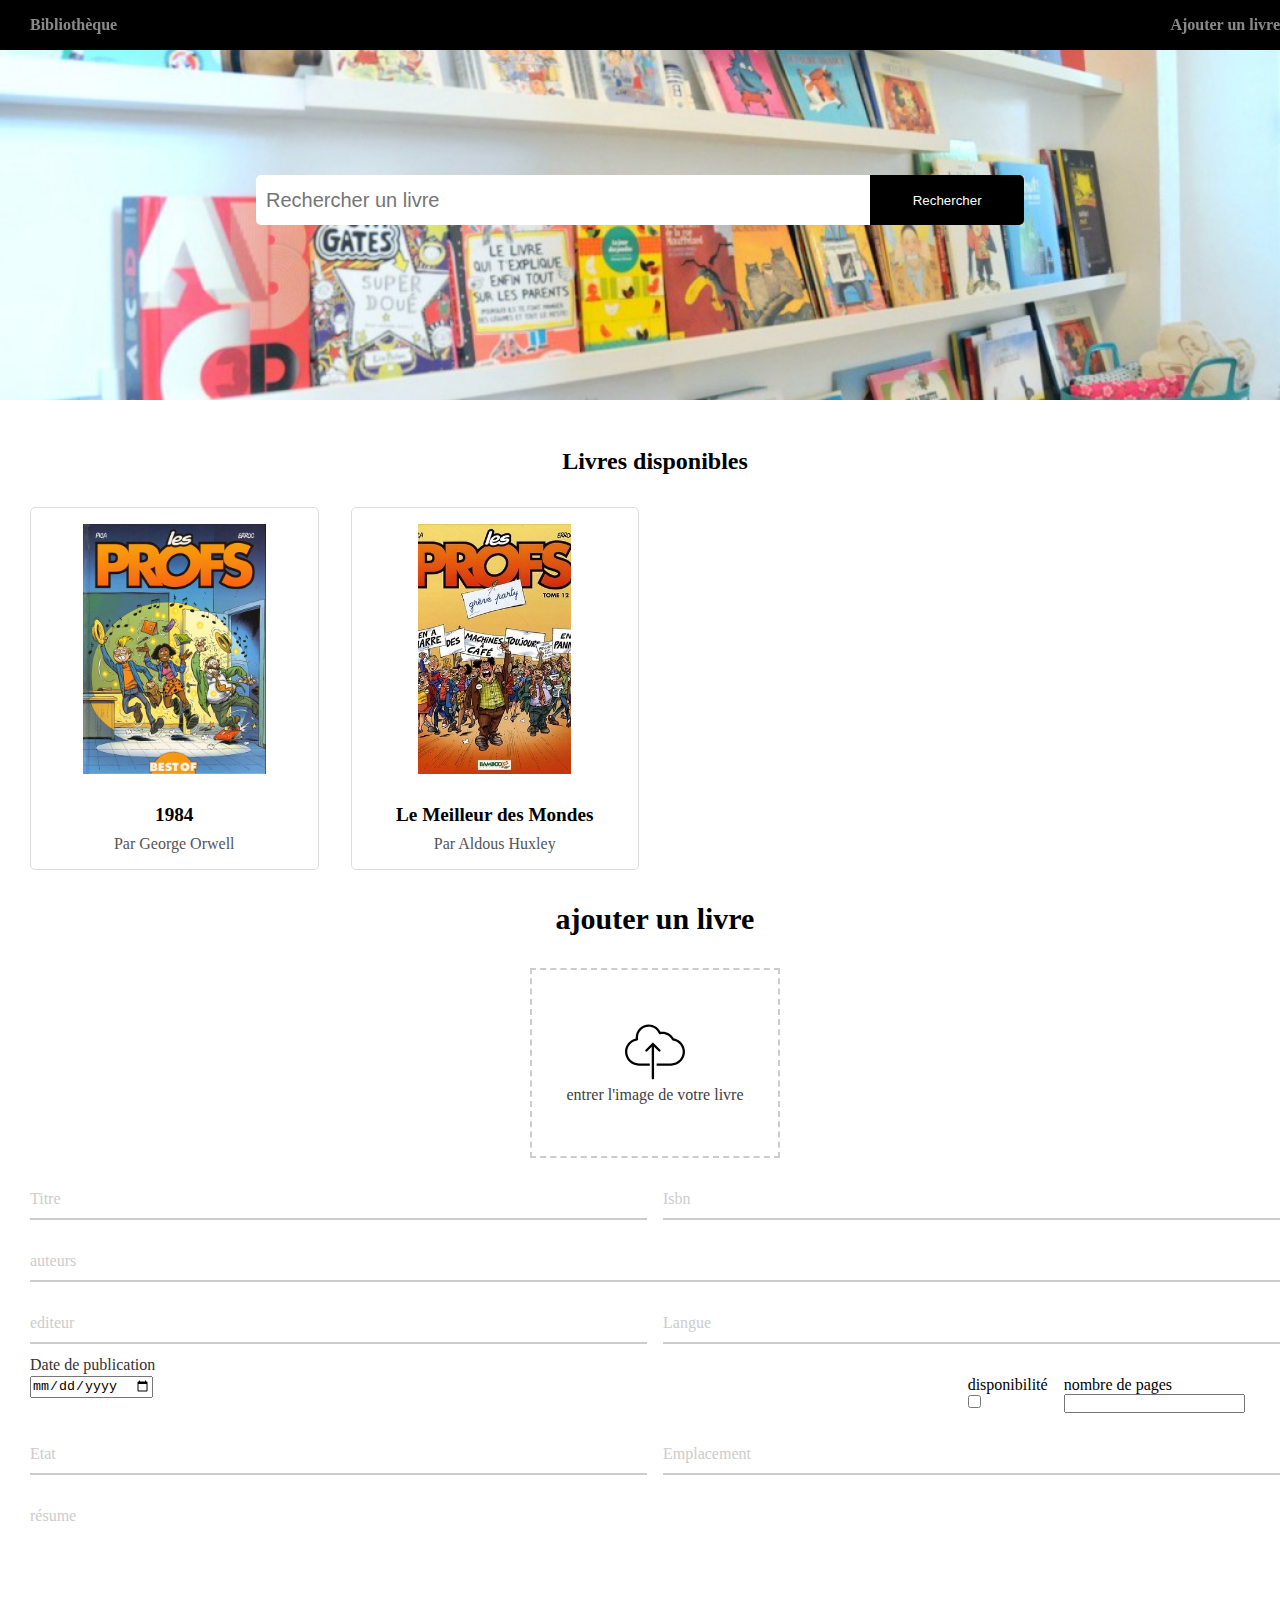
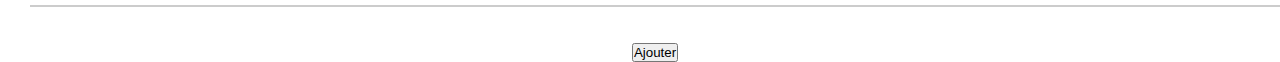
==== index.html @ 558d5de2 "first commit" ====
<!DOCTYPE html>
<html lang="en">
  <head>
    <meta charset="UTF-8" />
    <meta name="viewport" content="width=device-width, initial-scale=1.0" />
    <link rel="stylesheet" href="./style/style.css" />
    <link rel="stylesheet" href="./style/ajout.css" />
    <link rel="stylesheet" href="./style/global.css" />
    <title>Bibliothèque</title>
  </head>
  <body>
    <header>
      <div class="container header">
        <a href="./index.html">Bibliothèque</a>
        <a href="./ajout.html">Ajouter un livre</a>
      </div>
    </header>
    <main>
      <div class="hero">
        <div class="hero-img">
          <img src="./assets/images/R.jpeg" alt="" />
        </div>
        <div class="search-box">
          <input type="text" placeholder="Rechercher un livre" />
          <button>Rechercher</button>
        </div>
      </div>
      <section id="books" class="container">
        <h2>Livres disponibles</h2>
        <div id="book-list">
          <!-- Les livres seront ajoutés ici par JavaScript -->
        </div>
      </section>
      <section class="formulaire">
        <div class="container">
          <form action="" id="bookForm">
            <h1>ajouter un livre</h1>
            <div id="imagePreview">
              <label for="file" class="labelFile">
                <span>
                  <svg
                    xml:space="preserve"
                    viewBox="0 0 184.69 184.69"
                    xmlns:xlink="http://www.w3.org/1999/xlink"
                    xmlns="http://www.w3.org/2000/svg"
                    id="Capa_1"
                    version="1.1"
                    width="60px"
                    height="60px"
                  >
                    <g>
                      <g>
                        <g>
                          <path
                            d="M149.968,50.186c-8.017-14.308-23.796-22.515-40.717-19.813
            C102.609,16.43,88.713,7.576,73.087,7.576c-22.117,0-40.112,17.994-40.112,40.115c0,0.913,0.036,1.854,0.118,2.834
            C14.004,54.875,0,72.11,0,91.959c0,23.456,19.082,42.535,42.538,42.535h33.623v-7.025H42.538
            c-19.583,0-35.509-15.929-35.509-35.509c0-17.526,13.084-32.621,30.442-35.105c0.931-0.132,1.768-0.633,2.326-1.392
            c0.555-0.755,0.795-1.704,0.644-2.63c-0.297-1.904-0.447-3.582-0.447-5.139c0-18.249,14.852-33.094,33.094-33.094
            c13.703,0,25.789,8.26,30.803,21.04c0.63,1.621,2.351,2.534,4.058,2.14c15.425-3.568,29.919,3.883,36.604,17.168
            c0.508,1.027,1.503,1.736,2.641,1.897c17.368,2.473,30.481,17.569,30.481,35.112c0,19.58-15.937,35.509-35.52,35.509H97.391
            v7.025h44.761c23.459,0,42.538-19.079,42.538-42.535C184.69,71.545,169.884,53.901,149.968,50.186z"
                            style="fill: #010002"
                          ></path>
                        </g>
                        <g>
                          <path
                            d="M108.586,90.201c1.406-1.403,1.406-3.672,0-5.075L88.541,65.078
            c-0.701-0.698-1.614-1.045-2.534-1.045l-0.064,0.011c-0.018,0-0.036-0.011-0.054-0.011c-0.931,0-1.85,0.361-2.534,1.045
            L63.31,85.127c-1.403,1.403-1.403,3.672,0,5.075c1.403,1.406,3.672,1.406,5.075,0L82.296,76.29v97.227
            c0,1.99,1.603,3.597,3.593,3.597c1.979,0,3.59-1.607,3.59-3.597V76.165l14.033,14.036
            C104.91,91.608,107.183,91.608,108.586,90.201z"
                            style="fill: #010002"
                          ></path>
                        </g>
                      </g>
                    </g>
                  </svg>
                </span>
                <p>entrer l'image de votre livre</p>
              </label>
              <input class="input-file" name="text" id="file" type="file" />
            </div>
            <div class="input-box">
              <div class="input-container">
                <input name="titre" required id="titre" type="text" />
                <label class="label" for="titre">Titre</label>
                <div class="underline"></div>
              </div>
              <div class="input-container">
                <input required id="isbn" type="text" name="isbn" />
                <label class="label" for="input">Isbn</label>
                <div class="underline"></div>
              </div>
            </div>
            <div class="input-box">
              <div class="input-container">
                <input name="titre" required id="titre" type="text" />
                <label class="label" for="titre">auteurs</label>
                <div class="underline"></div>
              </div>
            </div>
            <div class="input-box">
              <div class="input-container">
                <input name="editeur" required id="titre" type="text" />
                <label class="label" for="titre">editeur</label>
                <div class="underline"></div>
              </div>
              <div class="input-container">
                <input required id="isbn" type="text" name="langue" />
                <label class="label" for="input">Langue</label>
                <div class="underline"></div>
              </div>
            </div>
            <div class="input-box">
              <div class="input-container">
                <input required id="isbn" type="date" name="datePublication" />
                <label class="label" for="input">Date de publication</label>
                <div class="underline"></div>
              </div>
              <div class="">
                <label class="label" for="disponibilite">disponibilité</label>
                <input
                  required
                  id="disponibilite"
                  type="checkbox"
                  name="disponibilite"
                />
              </div>
              <div class="">
                <label class="label" for="nombrePages">nombre de pages</label>
                <input
                  required
                  id="disponibilite"
                  type="number"
                  name="nombrePages"
                />
              </div>
            </div>
            <div class="input-box">
              <div class="input-container">
                <input name="etat" required id="etat" type="text" />
                <label class="label" for="etat">Etat</label>
                <div class="underline"></div>
              </div>
              <div class="input-container">
                <input required id="isbn" type="text" name="emplacement" />
                <label class="label" for="emplacement">Emplacement</label>
                <div class="underline"></div>
              </div>
            </div>
            <div class="input-box">
              <div class="input-container">
                <textarea
                  name="resume"
                  id="resume"
                  name="resume"
                  required
                ></textarea>
                <label class="label" for="resume">résume</label>
                <div class="underline"></div>
              </div>
            </div>
            <button type="submit">Ajouter</button>
          </form>
        </div>
      </section>
    </main>
    <!-- <footer>
      <p>© 2024 - Bibliothèque</p>
    </footer> -->
    <script src="/script/script.js"></script>
  </body>
</html>
---- style/style.css ----
* {
  margin: 0;
  padding: 0;
  box-sizing: border-box;
}
body {
  overflow-x: hidden;
}
a {
  text-decoration: none;
  color: #000;
}
.hero {
  position: relative;
  display: flex;
  align-items: center;
  justify-content: center;
  width: 100vw;
}
.hero .hero-img {
  display: flex;
  align-items: center;
  overflow: hidden;
  width: 100vw;
  height: 400px;
}
.hero .hero-img img {
  object-fit: cover;
  width: 100vw;
}
.hero .search-box {
  position: absolute;
  display: flex;
  width: 60%;
  min-width: 200px;
  height: 50px;
  border-radius: 5px;
  overflow: hidden;
}
.hero .search-box input {
  width: 80%;
  height: 100%;
  outline: none;
  border: none;
  padding: 5px 10px;
  font-size: 1.25rem;
}
.hero .search-box button {
  width: 20%;
  height: 100%;
  background-color: #000;
  color: #fff;
  border: none;
}

#books {
  margin-top: 3em;
  margin-left: auto;
  margin-right: auto;
}
#books h2 {
  text-align: center;
  margin: 2rem 0;
}

#book-list {
  display: grid;
  grid-template-columns: repeat(4, 1fr);
  gap: 2em;
}

.book-item {
  background-color: #fff;
  padding: 1em;
  border: 1px solid #ddd;
  border-radius: 5px;
  width: 100%;
  text-align: center;
}

.book-item img {
  max-width: 100%;
  height: 250px;
  margin-bottom: 1em;
}

.book-item h3 {
  margin: 0.5em 0;
  font-size: 1.2em;
}

.book-item p {
  margin: 0;
  color: #555;
}
---- style/ajout.css ----
.formulaire {
  display: flex;
  justify-content: center;
}

form {
  display: flex;
  flex-direction: column;
  align-items: center;
  gap: 1rem;
  margin-top: 2rem;
}

form h1 {
  font-size: 30px;
  font-weight: 700;
  margin-bottom: 1rem;
}

.input-file {
  max-width: 190px;
  display: none;
}

.labelFile {
  display: flex;
  flex-direction: column;
  justify-content: center;
  width: 250px;
  height: 190px;
  border: 2px dashed #ccc;
  align-items: center;
  text-align: center;
  padding: 5px;
  color: #404040;
  cursor: pointer;
  margin-bottom: 1rem;
}

.input-box {
  display: flex;
  gap: 1rem;
  width: 100%;
  margin-bottom: 1rem;
  flex-direction: row;
}
.input-box:first-child {
  margin-top: 1rem;
}

.input-container {
  position: relative;
  width: 100%;
}

.input-container input[type="text"],
.input-container textarea {
  font-size: 1rem;
  width: 100%;
  border: none;
  border-bottom: 2px solid #ccc;
  padding: 5px 0;
  background-color: transparent;
  outline: none;
}

.input-container textarea {
  resize: none;
  min-height: 100px;
}

.input-container .label {
  position: absolute;
  top: 0;
  left: 0;
  color: #ccc;
  transition: all 0.3s ease;
  pointer-events: none;
}

.input-container input[type="text"]:focus ~ .label,
.input-container input[type="text"]:valid ~ .label,
.input-container textarea:focus ~ .label,
.input-container textarea:valid ~ .label,
.input-container input[type="date"] ~ .label {
  top: -20px;
  font-size: 16px;
  color: #333;
}

.input-container .underline {
  position: absolute;
  bottom: 0;
  left: 0;
  height: 2px;
  width: 100%;
  background-color: #333;
  transform: scaleX(0);
  transition: all 0.3s ease;
}

.input-container input[type="text"]:focus ~ .underline,
.input-container input[type="text"]:valid ~ .underline {
  transform: scaleX(1);
}

@media (max-width: 768px) {
  .input-box {
    flex-direction: column;
    gap: 2rem;
  }
}
---- style/global.css ----
.container {
  width: 100%;
  padding-right: 30px;
  padding-left: 30px;
}
header {
  background-color: #000;
  color: #fff;
  position: fixed;
  top: 0;
  left: 0;
  width: 100vw;
  display: flex;
  justify-content: center;
  z-index: 99999;
}
.header {
  padding-top: 1rem;
  padding-bottom: 1rem;
  display: flex;
  align-items: center;
  justify-content: space-between;
}

.header a {
  color: #fff8;
  text-decoration: none;
  font-size: 1rem;
  font-weight: bold;
}
.header a:hover {
  color: #fff;
}

footer {
  text-align: center;
  padding: 1em 0;
  background-color: #333;
  color: #fff;
  position: fixed;
  width: 100%;
  bottom: 0;
}

@media (min-width: 640px) {
  .container {
    max-width: 640px;
  }
}
@media (min-width: 768px) {
  .container {
    max-width: 768px;
  }
}
@media (min-width: 1024px) {
  .container {
    max-width: 1024px;
    padding-right: 0;
    max-width: 1440px;
  }
}
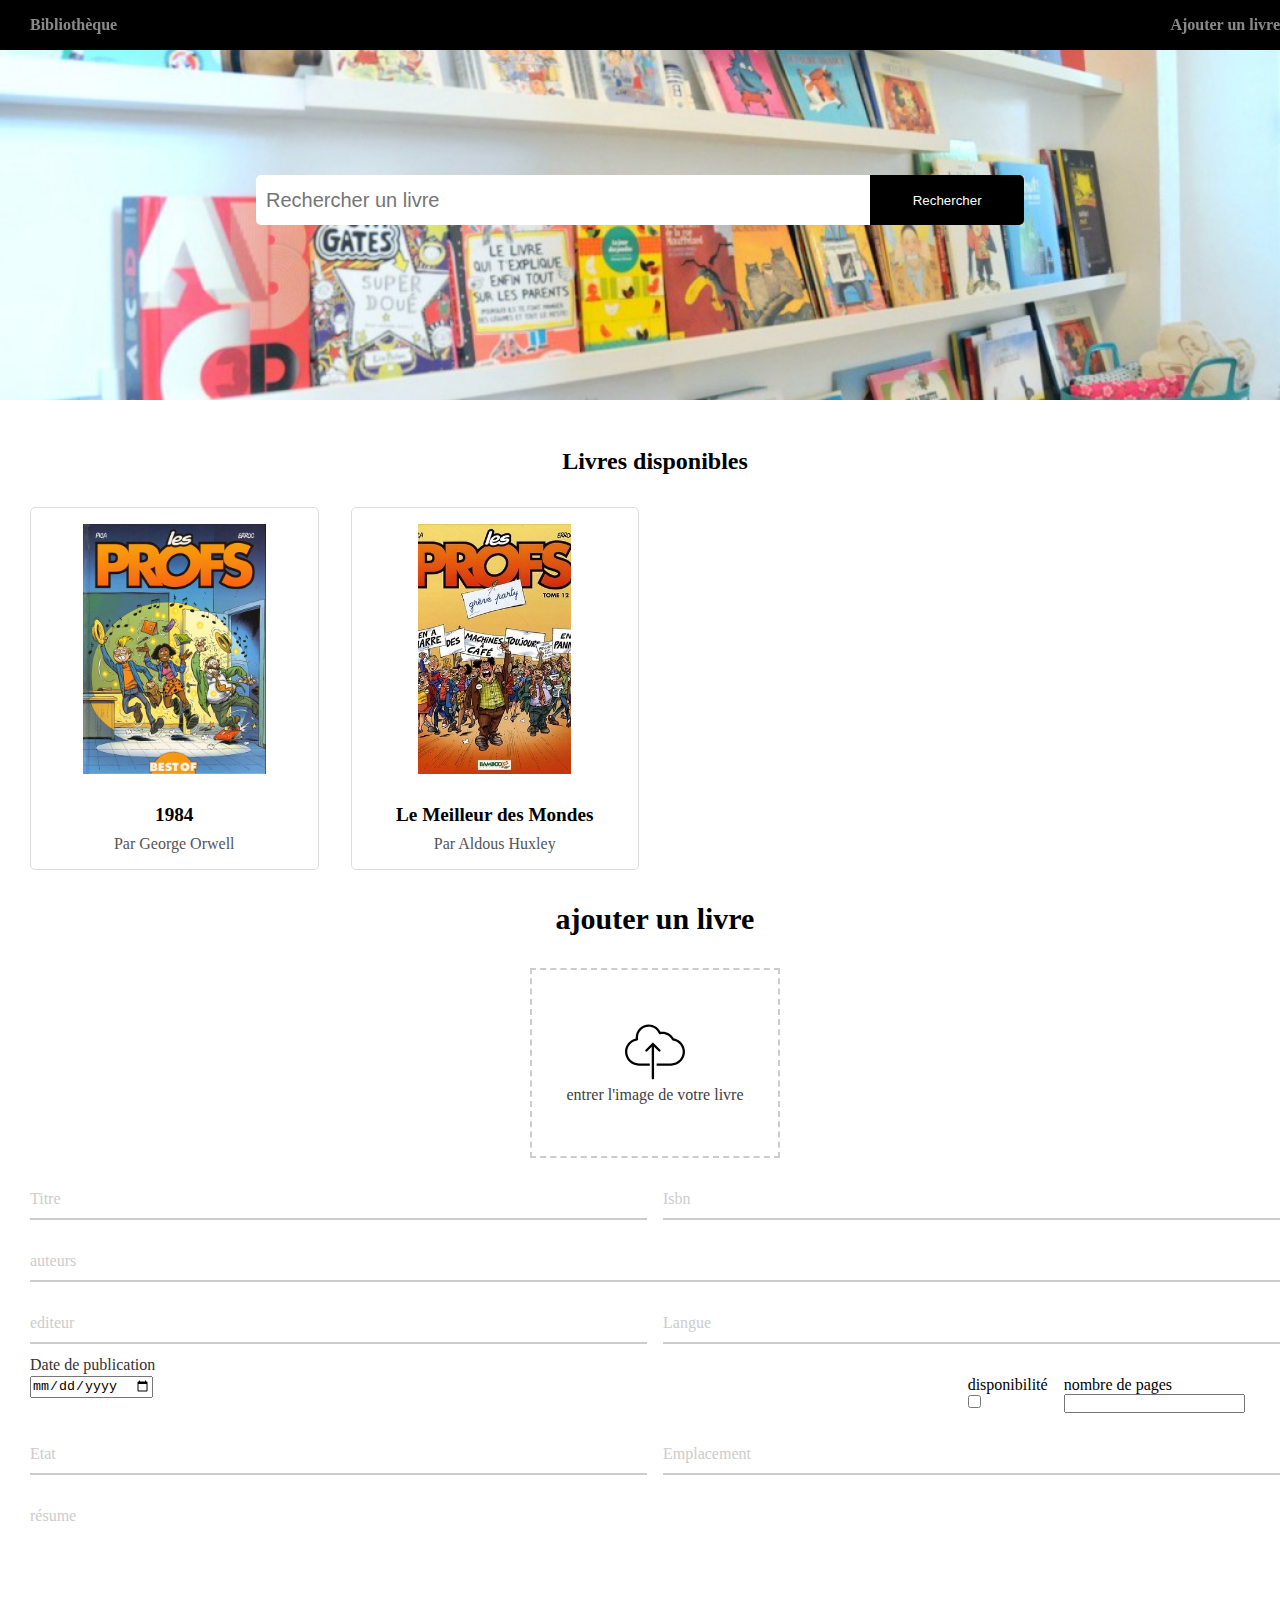
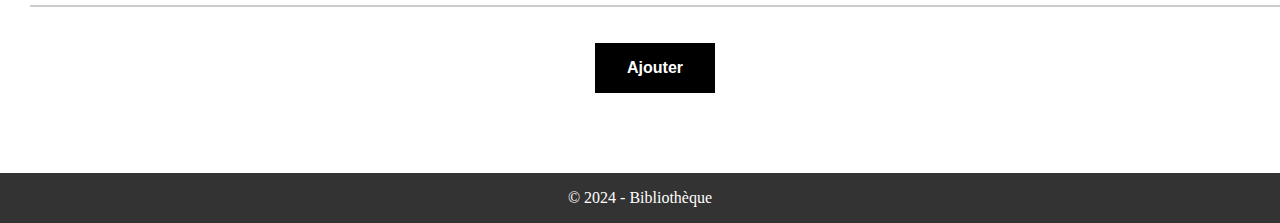
==== commit 39dabe10: "modification du button submit" ====
--- a/index.html
+++ b/index.html
@@ -12,7 +12,7 @@
     <header>
       <div class="container header">
         <a href="./index.html">Bibliothèque</a>
-        <a href="./ajout.html">Ajouter un livre</a>
+        <a href="#ajout">Ajouter un livre</a>
       </div>
     </header>
     <main>
@@ -31,14 +31,15 @@
           <!-- Les livres seront ajoutés ici par JavaScript -->
         </div>
       </section>
-      <section class="formulaire">
+      <section class="formulaire" id="ajout">
         <div class="container">
           <form action="" id="bookForm">
             <h1>ajouter un livre</h1>
-            <div id="imagePreview">
+            <div>
               <label for="file" class="labelFile">
                 <span>
                   <svg
+                    id="imagePreview"
                     xml:space="preserve"
                     viewBox="0 0 184.69 184.69"
                     xmlns:xlink="http://www.w3.org/1999/xlink"
@@ -79,7 +80,13 @@
                 </span>
                 <p>entrer l'image de votre livre</p>
               </label>
-              <input class="input-file" name="text" id="file" type="file" />
+              <input
+                class="input-file"
+                name="image"
+                id="file"
+                type="file"
+                required
+              />
             </div>
             <div class="input-box">
               <div class="input-container">
@@ -95,7 +102,7 @@
             </div>
             <div class="input-box">
               <div class="input-container">
-                <input name="titre" required id="titre" type="text" />
+                <input name="auteurs" required id="titre" type="text" />
                 <label class="label" for="titre">auteurs</label>
                 <div class="underline"></div>
               </div>
@@ -161,14 +168,15 @@
                 <div class="underline"></div>
               </div>
             </div>
-            <button type="submit">Ajouter</button>
+            <button type="submit" id="submit">Ajouter</button>
           </form>
         </div>
       </section>
     </main>
-    <!-- <footer>
+    <footer>
       <p>© 2024 - Bibliothèque</p>
-    </footer> -->
+    </footer>
+    <a id="download-link" style="display: none"></a>
     <script src="/script/script.js"></script>
   </body>
 </html>
--- a/style/style.css
+++ b/style/style.css
@@ -93,3 +93,24 @@
   margin: 0;
   color: #555;
 }
+
+#submit {
+  margin-bottom: 5rem;
+  border: none;
+  padding: 1rem 2rem;
+  font-size: 1rem;
+  font-weight: bold;
+  background-color: #000;
+  color: #fff;
+}
+
+@media (max-width: 768px) {
+  #book-list {
+    grid-template-columns: repeat(2, 1fr);
+  }
+}
+@media (max-width: 480px) {
+  #book-list {
+    grid-template-columns: repeat(1, 1fr);
+  }
+}
--- a/style/global.css
+++ b/style/global.css
@@ -37,9 +37,7 @@
   padding: 1em 0;
   background-color: #333;
   color: #fff;
-  position: fixed;
   width: 100%;
-  bottom: 0;
 }
 
 @media (min-width: 640px) {
